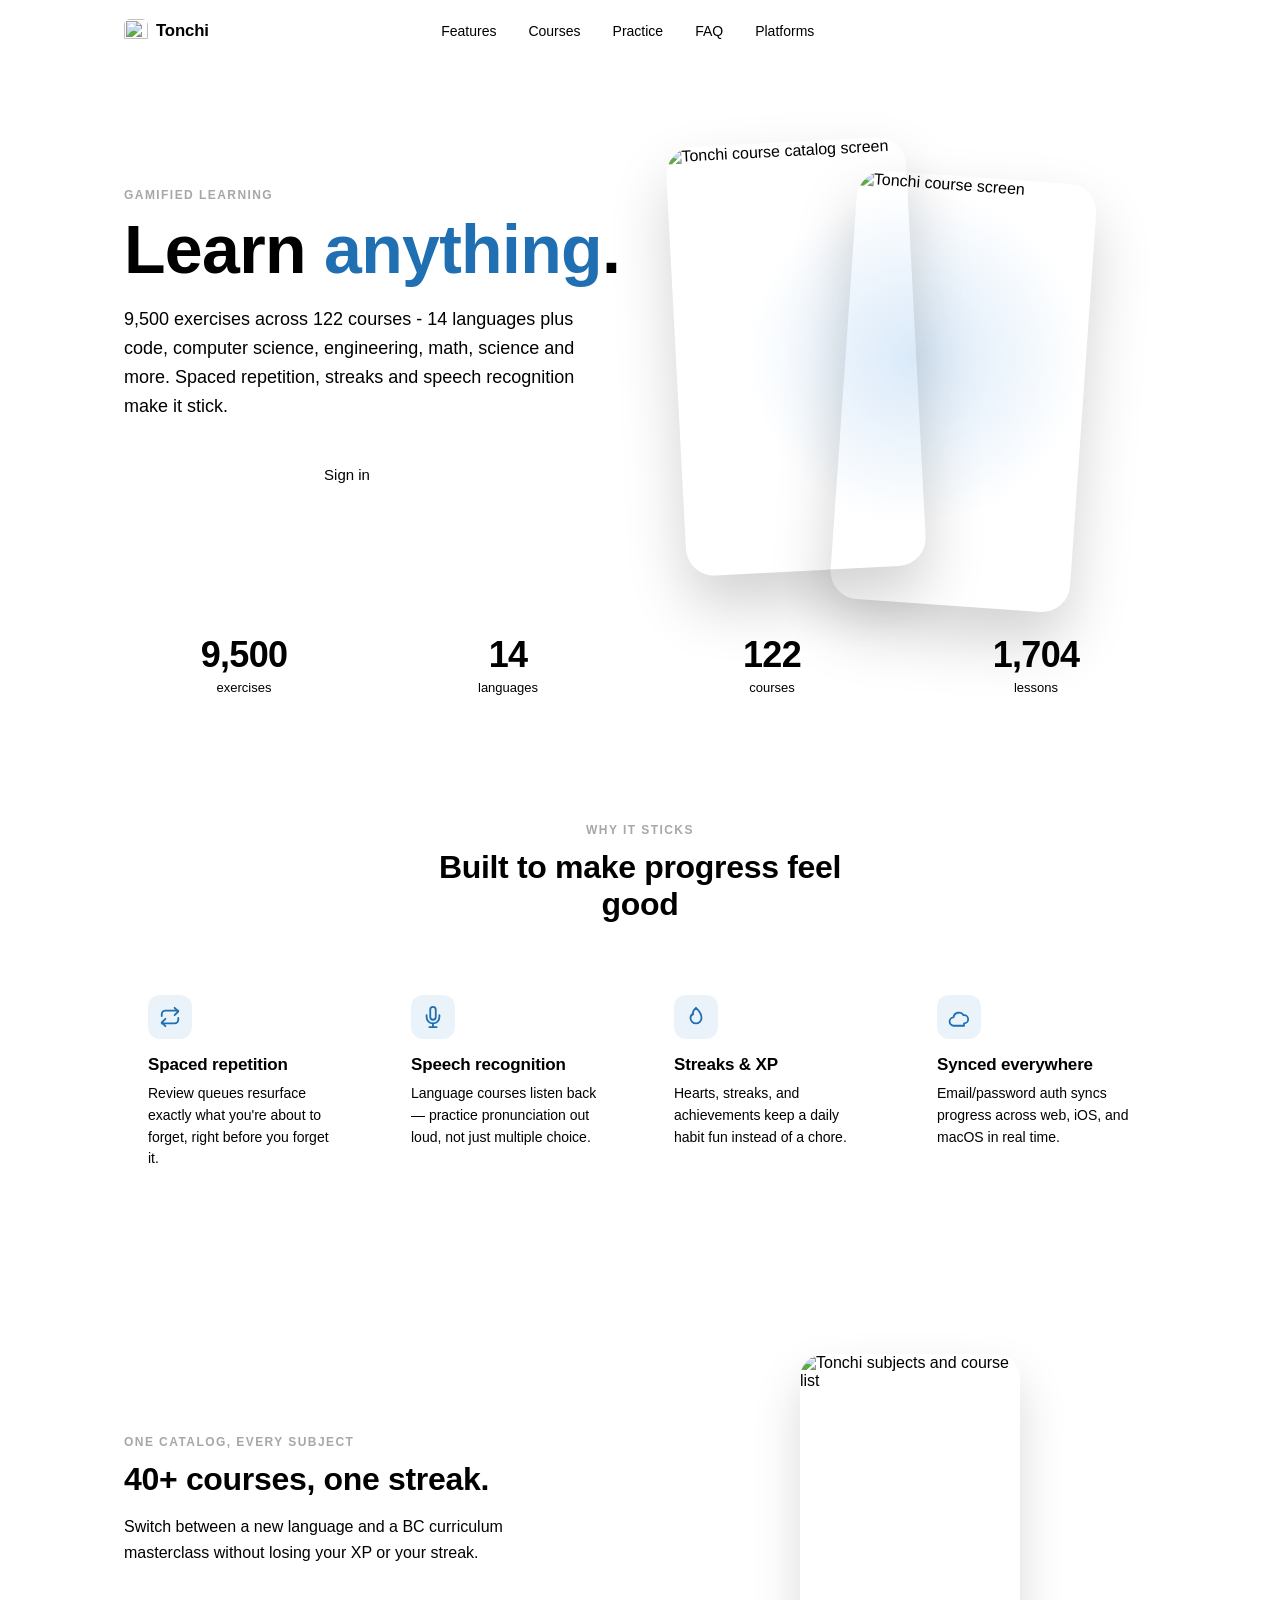
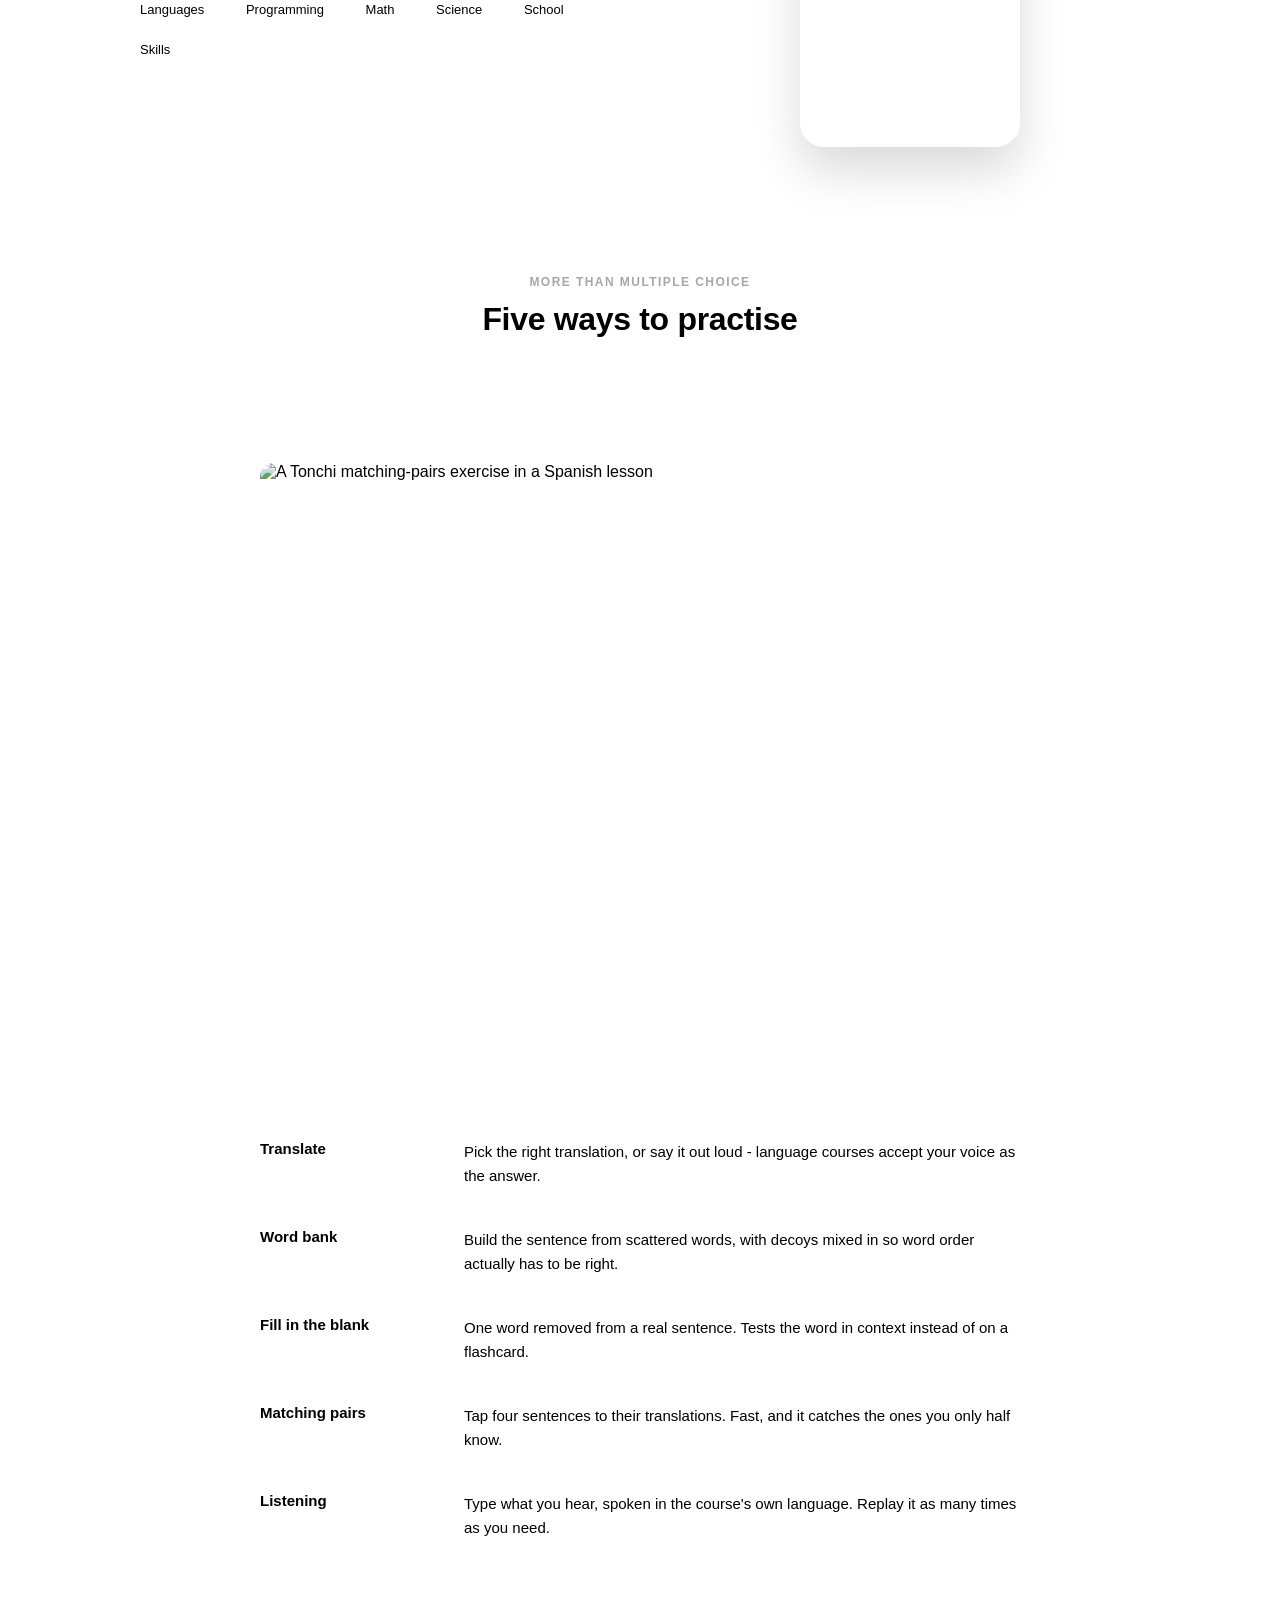
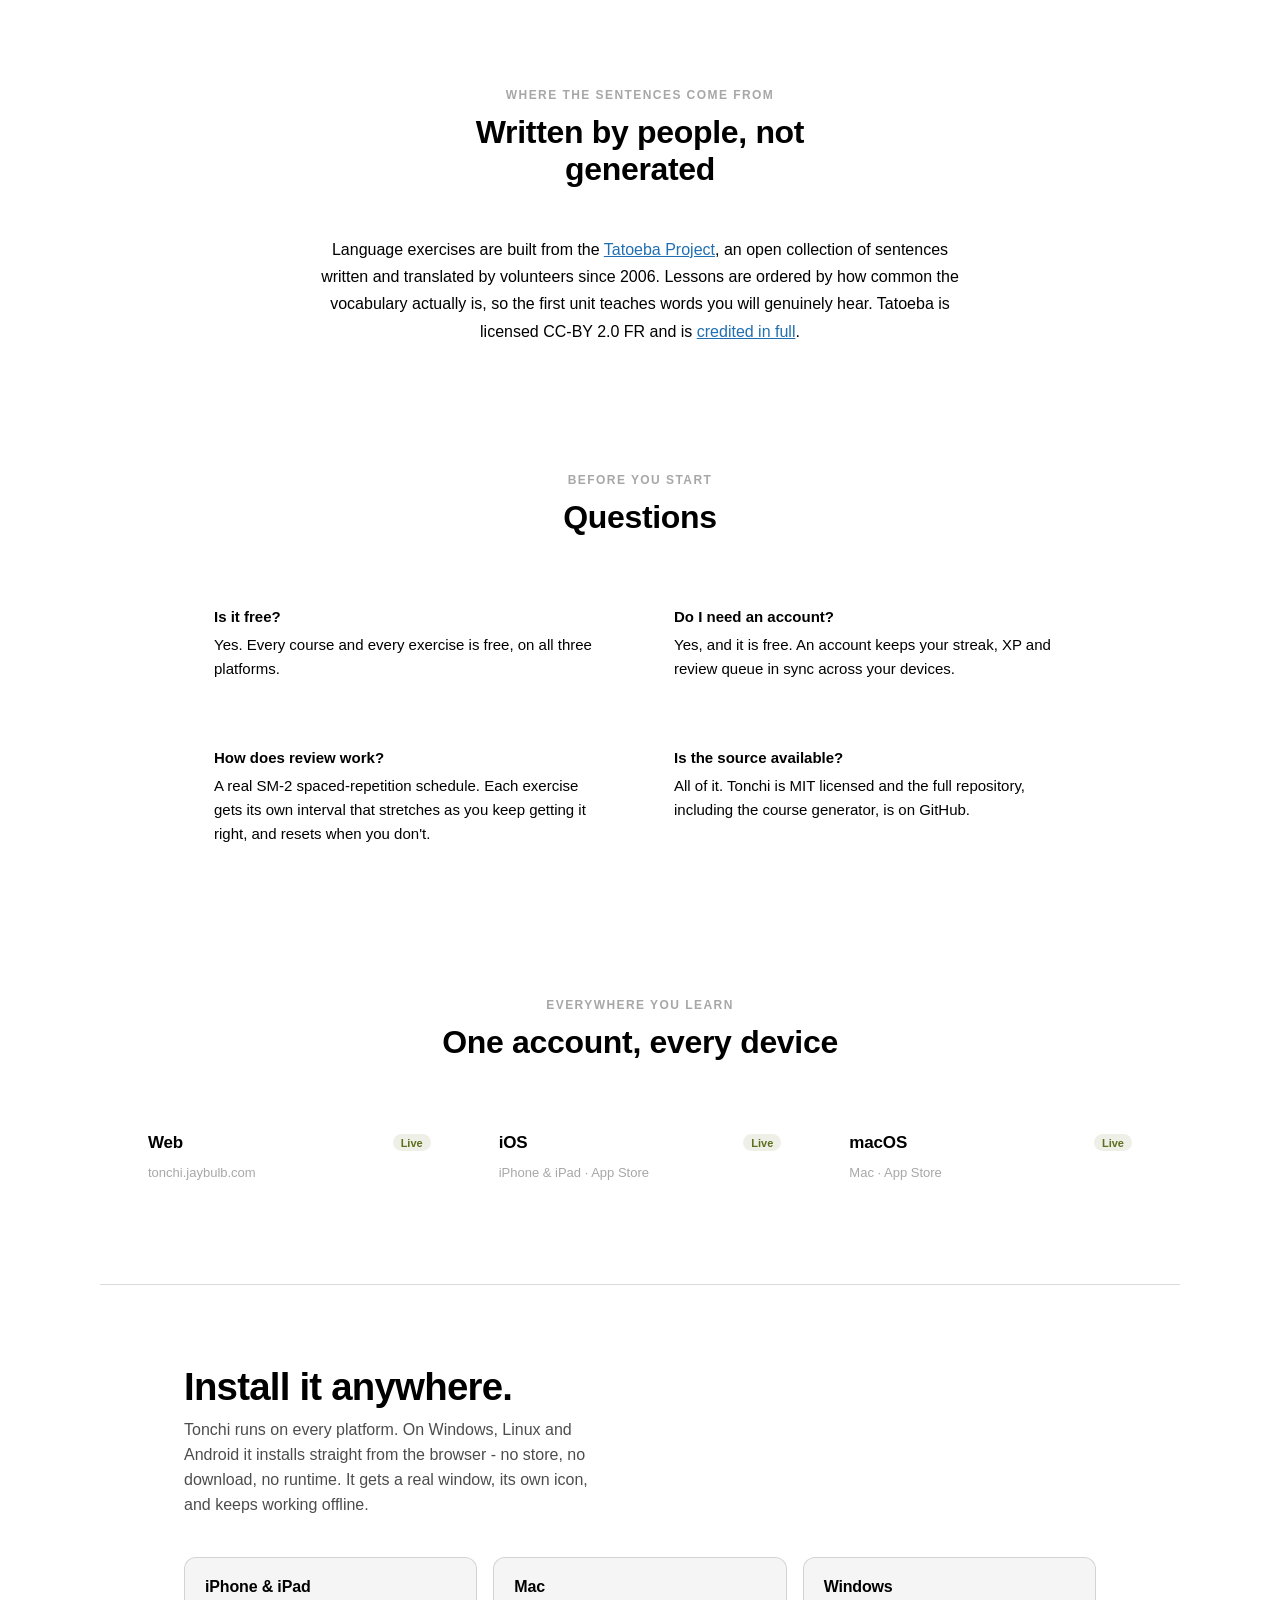
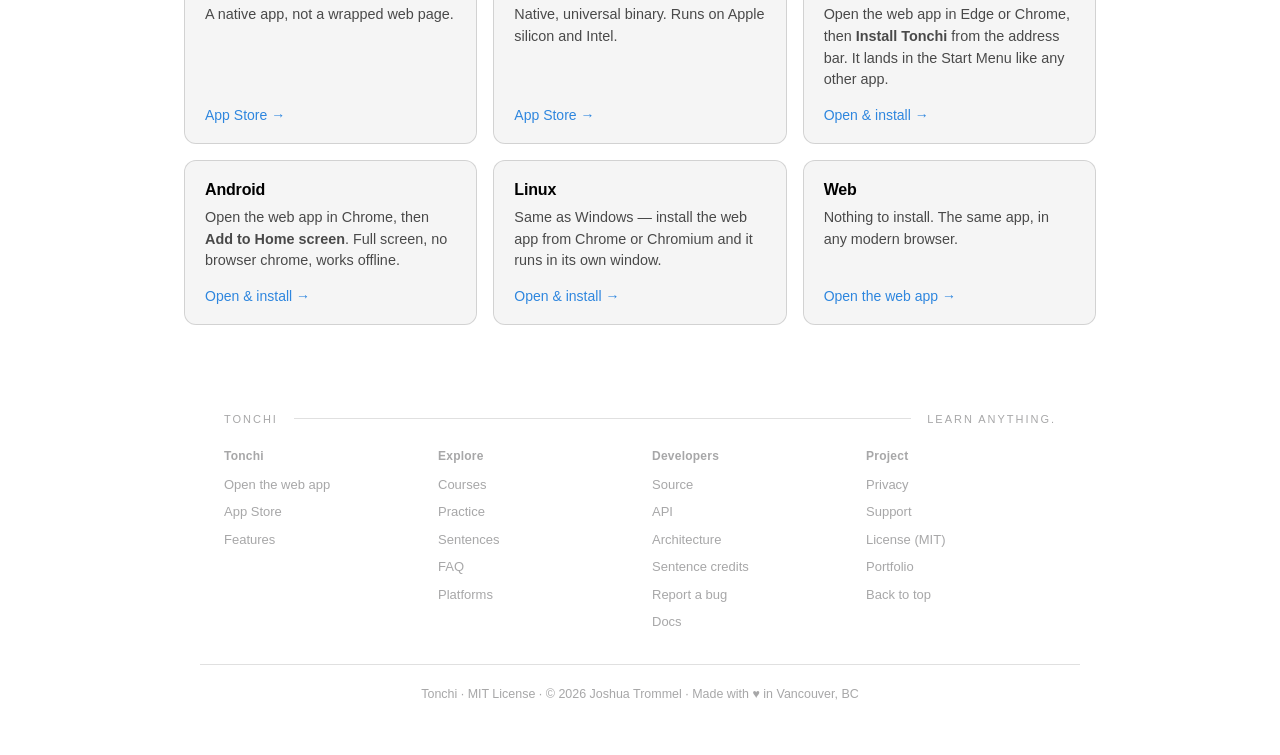
==== index.html @ 55adb946 "Move served links and hosts to jaybulb.com Co-Authored-By: Claude Fable 5.1 <noreply@anthropic.com> " ====
<!DOCTYPE html>
<html lang="en">
<head>
<script>document.documentElement.classList.add('js')</script>
<meta charset="UTF-8">
<meta name="viewport" content="width=device-width, initial-scale=1.0">
<meta name="theme-color" content="#ffffff" media="(prefers-color-scheme: light)">
<meta name="theme-color" content="#111111" media="(prefers-color-scheme: dark)">
<title>Tonchi — Learn anything</title>
<meta name="description" content="9,500 exercises across 122 courses — 14 languages plus code, computer science, engineering, math, science and more. Spaced repetition, streaks and speech recognition, free on web, iOS and macOS.">
<link rel="canonical" href="https://tonchi.jaybulb.com">
<meta name="apple-itunes-app" content="app-id=6783501611">
<link rel="icon" href="/assets/icon.svg?v=2">
<link rel="apple-touch-icon" href="/assets/icon.svg?v=2">
<link rel="stylesheet" href="https://jaybulb.com/tokens.css">
<link rel="stylesheet" href="/css/neutral.css?v=20261004b">
<meta property="og:type" content="website">
<meta property="og:site_name" content="Tonchi">
<meta property="og:url" content="https://tonchi.jaybulb.com">
<meta property="og:title" content="Tonchi — Learn anything">
<meta property="og:description" content="9,500 exercises across 122 courses: languages, code, computer science, engineering, math and science. Spaced repetition, streaks and speech recognition. Free on web, iOS and macOS.">
<meta property="og:image" content="https://tonchi.jaybulb.com/assets/og-image.jpg">
<meta property="og:image:width" content="1200">
<meta property="og:image:height" content="630">
<meta property="og:locale" content="en_CA">
<meta name="twitter:card" content="summary_large_image">
<meta name="twitter:title" content="Tonchi — Learn anything">
<meta name="twitter:description" content="9,500 exercises across 122 courses: languages, code, computer science, engineering, math and science. Free on web, iOS and macOS.">
<meta name="twitter:image" content="https://tonchi.jaybulb.com/assets/og-image.jpg">
<style>
  :root {
    --bg-primary: var(--bg);
    --bg-secondary: var(--bg2);
    --text-primary: var(--text);
    --text-secondary: var(--text2);
    --text-muted: var(--text3);
    --accent: var(--clay);
    --link: var(--clay-deep);
    --border: var(--border);
    --success: #5c6f1f;
    --card-bg: var(--bg);
    --btn-fg: #ffffff;
    --header-bg: rgba(255,255,255,0.85);
    --pill-bg: var(--bg);
    color-scheme: light;
    --font: -apple-system, BlinkMacSystemFont, 'SF Pro Text', 'Helvetica Neue', Helvetica, Arial, sans-serif;
    --font-display: -apple-system, BlinkMacSystemFont, 'SF Pro Text', 'Helvetica Neue', Helvetica, Arial, sans-serif;
    --radius-pill: 999px;
    --ease: cubic-bezier(0.4, 0, 0.2, 1);
    --spring: cubic-bezier(0.34, 1.56, 0.64, 1);
  }
  @media (prefers-color-scheme: dark) {
    :root {
      --bg-primary: var(--bg);
      --bg-secondary: var(--bg2);
      --text-primary: var(--text);
      --text-secondary: var(--text2);
      --text-muted: var(--text3);
      --accent: var(--clay);
      --link: var(--clay);
      --border: var(--border);
      --success: #9bb04f;
      --card-bg: var(--bg2);
      --btn-fg: #111;
      --header-bg: rgba(17,17,17,0.85);
      --pill-bg: var(--bg2);
      color-scheme: dark;
    }
  }
  .skip-link { position: absolute; left: -9999px; top: 0; z-index: 200; background: var(--text-primary); color: var(--btn-fg); padding: 0.75rem 1.25rem; border-radius: 0 0 8px 0; text-decoration: none; }
  .skip-link:focus { left: 0; }
  picture { display: contents; }
  /* width/height attributes give the browser an aspect ratio (good, kills CLS), but a
     CSS width with no height:auto then leaves the attribute height in force -- which
     rendered the 1120x2000 hero shots at full height and pushed the copy off-screen. */
  img { max-width: 100%; height: auto; }
  * { box-sizing: border-box; }
  body { margin: 0; background: var(--bg-primary); color: var(--text-primary); font-family: var(--font); overflow-x: hidden; }
  a { color: var(--link, var(--accent)); }
  img { max-width: 100%; display: block; }

  @keyframes lxFadeUp { from { opacity: 0; transform: translateY(16px); } to { opacity: 1; transform: translateY(0); } }

  .eyebrow { font-size: 0.75rem; font-weight: 600; text-transform: uppercase; letter-spacing: 0.12em; color: var(--text-muted); margin-bottom: 0.75rem; }
  h1, h2 { font-family: var(--font-display); font-weight: 600; letter-spacing: -0.01em; margin: 0; }
  .btn { text-decoration: none; font-size: 0.9375rem; font-weight: 500; padding: 0.875rem 1.75rem; border-radius: var(--radius-pill); display: inline-block; transition: transform 0.2s var(--spring), opacity 0.2s var(--ease); }
  .btn-primary { background: var(--text-primary); color: var(--btn-fg); }
  .btn-primary:hover { transform: translateY(-2px); }
  .btn-secondary { color: var(--text-primary); border: 1px solid var(--border); }
  .btn-secondary:hover { opacity: 0.7; }
  .btn-appstore { display: inline-flex; align-items: center; gap: 0.55rem; background: var(--text-primary); color: var(--btn-fg); text-decoration: none; padding: 0.7rem 1.4rem; border-radius: var(--radius-pill); transition: transform 0.2s var(--spring); }
  .btn-appstore:hover { transform: translateY(-2px); }
  .btn-appstore svg { width: 20px; height: 20px; flex-shrink: 0; }
  .btn-appstore .as-label { display: flex; flex-direction: column; line-height: 1.15; text-align: left; }
  .btn-appstore .as-small { font-size: 0.625rem; letter-spacing: 0.04em; text-transform: uppercase; opacity: 0.75; }
  .btn-appstore .as-big { font-size: 0.9375rem; font-weight: 600; letter-spacing: -0.01em; }

  header { position: sticky; top: 0; z-index: 100; background: var(--header-bg); backdrop-filter: blur(20px) saturate(180%); -webkit-backdrop-filter: blur(20px) saturate(180%); border-bottom: 1px solid var(--border); }
  .header-inner { max-width: 1080px; margin: 0 auto; padding: 0.9rem 1.5rem; display: flex; align-items: center; justify-content: space-between; }
  .logo { display: flex; align-items: center; gap: 0.5rem; font-size: 1.05rem; font-weight: 700; letter-spacing: -0.01em; }
  .logo img { border-radius: 6px; }
  nav.main-nav { display: flex; align-items: center; gap: 2rem; }
  nav.main-nav a { text-decoration: none; color: var(--text-secondary); font-size: 0.875rem; font-weight: 500; }
  nav.main-nav a:hover { color: var(--text-primary); }
  .header-cta { background: var(--text-primary); color: var(--btn-fg); font-size: 0.875rem; font-weight: 500; padding: 0.55rem 1.25rem; border-radius: var(--radius-pill); text-decoration: none; transition: opacity 0.2s var(--ease); }
  .header-cta:hover { opacity: 0.85; }

  .hero { max-width: 1080px; margin: 0 auto; padding: 5rem 1.5rem 4rem; display: grid; grid-template-columns: 1.1fr 0.9fr; gap: 3rem; align-items: center; }
  .hero-copy { animation: lxFadeUp 0.8s var(--ease) both; }

  /* The headline says "learn anything" in a new language every few seconds -- the
     same promise, demonstrated rather than described. Falls back to plain text if
     the script never runs. */
  .lx-cycle { display: inline-grid; vertical-align: bottom; }
  .lx-cycle .lx-word {
    grid-area: 1 / 1; color: var(--link, var(--accent));
    animation: lxWordIn 0.5s var(--ease) both;
  }
  @keyframes lxWordIn {
    from { opacity: 0; transform: translateY(0.35em); }
    to   { opacity: 1; transform: translateY(0); }
  }
  @media (prefers-reduced-motion: reduce) {
    .lx-cycle .lx-word { animation: none; }
  }
  .hero h1 { font-size: clamp(2.75rem, 5.5vw, 4.25rem); line-height: 1.05; margin-bottom: 1.25rem; }
  .hero p { font-size: 1.125rem; line-height: 1.6; color: var(--text-secondary); max-width: 460px; margin: 0 0 2rem; }
  .hero-actions { display: flex; align-items: center; gap: 1rem; flex-wrap: wrap; margin-bottom: 1.75rem; }

  .hero-art { position: relative; display: flex; justify-content: center; animation: lxFadeUp 0.9s var(--ease) 0.1s both; }
  .hero-art .glow { position: absolute; width: 340px; height: 340px; border-radius: 50%; background: radial-gradient(circle, color-mix(in srgb, var(--accent) 18%, transparent) 0%, transparent 70%); top: 50%; left: 50%; transform: translate(-50%,-50%); }
  .hero-art img { position: relative; width: 240px; height: auto; border-radius: 28px; box-shadow: 0 30px 60px rgba(0,0,0,0.18); border: 1px solid var(--border); }
  .hero-art img.shot-1 { transform: rotate(-3deg); }
  .hero-art img.shot-2 { transform: rotate(4deg) translate(-70px, 40px); }

  section { max-width: 1080px; margin: 0 auto; padding: 3rem 1.5rem 5rem; }
  .section-head { max-width: 480px; margin: 0 auto 3rem; text-align: center; }
  .section-head h2 { font-size: 2rem; }

  .icon-tile { width: 44px; height: 44px; border-radius: 12px; background: rgba(91,155,213,0.12); display: flex; align-items: center; justify-content: center; margin-bottom: 1rem; color: var(--link, var(--accent)); }
  .icon-tile svg { width: 22px; height: 22px; }

  .features-grid { display: grid; grid-template-columns: repeat(4, 1fr); gap: 1.25rem; }
  .card { padding: 1.5rem; background: var(--bg-primary); border: 1px solid var(--border); border-radius: 14px; }
  .card-title { font-weight: 600; font-size: 1.0625rem; letter-spacing: -0.01em; margin-bottom: 0.5rem; }
  .card-desc { font-size: 0.875rem; line-height: 1.55; color: var(--text-secondary); }

  #courses { background: var(--bg-secondary); padding: 5rem 0; max-width: none; }
  .courses-inner { max-width: 1080px; margin: 0 auto; padding: 0 1.5rem; display: grid; grid-template-columns: 1fr 1fr; gap: 3rem; align-items: center; }
  .courses-inner h2 { font-size: 2rem; margin-bottom: 1rem; }
  .courses-inner p { font-size: 1rem; line-height: 1.6; color: var(--text-secondary); max-width: 420px; margin: 0 0 1.75rem; }
  .category-pills { display: flex; flex-wrap: wrap; gap: 0.6rem; }
  .category-pill { padding: 0.5rem 1rem; background: var(--pill-bg); border: 1px solid var(--border); border-radius: var(--radius-pill); font-size: 0.8125rem; font-weight: 500; color: var(--text-secondary); }
  .courses-shot { display: flex; justify-content: center; }
  .courses-shot img { width: 220px; border-radius: 24px; box-shadow: 0 24px 48px rgba(0,0,0,0.15); border: 1px solid var(--border); }

  .platforms-grid { display: grid; grid-template-columns: repeat(3, 1fr); gap: 1.25rem; }
  .platform-name { font-weight: 600; font-size: 1.0625rem; letter-spacing: -0.01em; }
  .platform-row { display: flex; align-items: center; justify-content: space-between; margin-bottom: 0.75rem; }
  .badge { padding: 0.15rem 0.5rem; border-radius: var(--radius-pill); font-size: 0.6875rem; font-weight: 700; }
  .badge-live { background: rgba(92,111,31,0.1); color: var(--success); }
  .badge-pending { background: rgba(26,26,26,0.06); color: var(--text-muted); }
  .stats { display: grid; grid-template-columns: repeat(4, 1fr); gap: 1.25rem; max-width: 1100px; margin: 0 auto; padding: 0 2rem 5rem; }
  .stat { text-align: center; }
  .stat-num { font-family: var(--font-display); font-size: 2.25rem; font-weight: 600; letter-spacing: -0.02em; line-height: 1.1; }
  .stat-label { font-size: 0.8125rem; color: var(--text-secondary); margin-top: 0.35rem; }
  .hero-note { font-size: 0.8125rem; color: var(--text-muted); margin-top: 0.85rem; }
  .practice-cta { text-align: center; margin: 0 auto 2rem; }
  .practice-shot { max-width: 760px; margin: 0 auto 3rem; }
  .practice-shot picture { display: block; }
  .practice-shot img { width: 100%; height: auto; display: block; border: 1px solid var(--border); border-radius: 14px; }
  .types-list { max-width: 760px; margin: 0 auto; display: flex; flex-direction: column; gap: 0; }
  .type-row { display: grid; grid-template-columns: 180px 1fr; gap: 1.5rem; padding: 1.25rem 0; border-top: 1px solid var(--border); }
  .type-row:last-child { border-bottom: 1px solid var(--border); }
  .type-name { font-weight: 600; font-size: 0.9375rem; margin: 0; }
  .type-desc { color: var(--text-secondary); font-size: 0.9375rem; line-height: 1.6; }
  .prose { max-width: 640px; margin: 0 auto; color: var(--text-secondary); font-size: 1rem; line-height: 1.7; text-align: center; }
  .prose a { color: var(--link, var(--accent)); }
  .faq-grid { max-width: 900px; margin: 0 auto; display: grid; grid-template-columns: repeat(2, 1fr); gap: 1.25rem; }
  .faq-q { font-weight: 600; font-size: 0.9375rem; margin: 0 0 0.5rem; }
  .faq-a { color: var(--text-secondary); font-size: 0.9375rem; line-height: 1.6; }
  @media (max-width: 720px) {
    .stats { grid-template-columns: repeat(2, 1fr); }
    .type-row { grid-template-columns: 1fr; gap: 0.35rem; }
    .faq-grid { grid-template-columns: 1fr; }
  }
  .platform-detail { font-size: 0.8125rem; color: var(--text-muted); }

  /* Footer directory: tagline rule, four columns, two-by-two on phones. */
  footer { padding: 0 0 3rem; text-align: center; font-size: .8125rem; color: var(--text-muted); }
  footer .foot-rule { display: flex; align-items: center; gap: 16px; max-width: 880px; margin: 0 auto; padding: 8px 1.5rem 24px; color: var(--text-primary); font-size: .6875rem; letter-spacing: .18em; text-transform: uppercase; font-weight: 500; }
  footer .foot-rule::before { content: ""; order: 1; flex: 1; height: 1px; background: color-mix(in srgb, var(--text-muted) 35%, transparent); }
  footer .foot-rule > :first-child { order: 0; }
  footer .foot-rule > :last-child { order: 2; }
  .foot-dir { display: grid; grid-template-columns: repeat(4, 1fr); gap: 28px 24px; max-width: 880px; margin: 0 auto; padding: 0 1.5rem 28px; text-align: left; }
  .foot-col h3 { margin: 0 0 8px; font-size: .75rem; font-weight: 600; color: var(--text-primary); letter-spacing: .02em; }
  .foot-col ul { list-style: none; margin: 0; padding: 0; }
  .foot-col a { position: relative; display: inline-block; padding: 5px 0; color: var(--text-muted); text-decoration: none; font-size: .8125rem; line-height: 1.35; }
  .foot-col a::after { content: ""; position: absolute; top: 50%; left: 0; transform: translateY(-50%); width: 100%; height: 44px; min-width: 44px; }
  .foot-col a:hover { color: var(--text-primary); text-decoration: underline; }
  .foot-bar { max-width: 880px; margin: 0 auto; padding: 18px 1.5rem 0; border-top: 1px solid color-mix(in srgb, var(--text-muted) 35%, transparent); }
  .foot-meta { margin: 0; color: var(--text-muted); font-size: .78rem; line-height: 1.9; }
  .foot-meta a { color: var(--text-muted); }
  @media (max-width: 700px) { .foot-dir { grid-template-columns: repeat(2, 1fr); } footer .foot-rule { font-size: .5625rem; letter-spacing: .14em; gap: 10px; } }

  @media (max-width: 1000px) {
    nav.main-nav { display: none; }
    .hero { grid-template-columns: 1fr; padding-top: 3rem; }
    .hero-art { margin-top: 2rem; }
    .features-grid { grid-template-columns: repeat(2, 1fr); }
    .courses-inner { grid-template-columns: 1fr; }
    .courses-shot { order: -1; }
    .platforms-grid { grid-template-columns: 1fr; }
  }
  @media (prefers-reduced-motion: reduce) {
    *, *::before, *::after { animation-duration: 0.01ms !important; animation-iteration-count: 1 !important; transition-duration: 0.01ms !important; }
  }
</style>
<script>
// ponytail: UA sniff, good enough for a mockup. iphone is the default. ?embed = app only, for the landing demo frame.
(function(u,d){d=/Android/.test(u)?'android':/iPhone|iPad/.test(u)?'iphone':/Windows/.test(u)?'windows':/Mac/.test(u)?'mac':'iphone';document.documentElement.dataset.device=d;if(/[?&]embed\b/.test(location.search))document.documentElement.classList.add('embed')})(navigator.userAgent);
</script>
<style>
.embed footer,.embed nav{display:none!important}
@media (prefers-reduced-motion: no-preference) {
  html.js .reveal { opacity: 0; transform: translateY(20px); transition: opacity .6s ease-out, transform .6s ease-out; }
  html.js .reveal.in-view { opacity: 1; transform: translateY(0); }
}
</style>
</head>
<body>

<a href="#main" class="skip-link">Skip to content</a>
<header>
  <div class="header-inner">
    <div class="logo">
      <img src="/assets/icon.svg?v=2" alt="" width="24" height="24">
      Tonchi
    </div>
    <nav class="main-nav">
      <a href="#features">Features</a>
      <a href="#courses">Courses</a>
      <a href="#practice">Practice</a>
      <a href="#faq">FAQ</a>
      <a href="#platforms">Platforms</a>
    </nav>
    <a href="/app/" class="header-cta">Get started</a>
  </div>
</header>

<section class="hero" id="main" tabindex="-1">
  <div class="hero-copy">
    <div class="eyebrow">Gamified learning</div>
    <h1>Learn <span class="lx-cycle" id="lxCycle"><span class="lx-word">anything</span></span>.</h1>
    <p class="hero-sub">9,500 exercises across 122 courses - 14 languages plus code, computer science, engineering, math, science and more. Spaced repetition, streaks and speech recognition make it stick.</p>

    <div class="hero-actions">
      <a href="/app/" class="btn btn-primary">Sign up free &rarr;</a>
      <a href="/app/" class="btn btn-secondary">Sign in</a>
    </div>
  </div>
  <div class="hero-art">
    <div class="glow"></div>
    <picture><source srcset="/assets/marketing/catalog.webp" type="image/webp"><img class="shot-1" src="/assets/marketing/catalog.png" alt="Tonchi course catalog screen" width="1120" height="2000" fetchpriority="high"></picture>
    <picture><source srcset="/assets/marketing/course.webp" type="image/webp"><img class="shot-2" src="/assets/marketing/course.png" alt="Tonchi course screen" width="1120" height="2000" fetchpriority="high"></picture>
  </div>
</section>

<section class="stats" aria-label="Tonchi by the numbers">
  <div class="stat"><div class="stat-num">9,500</div><div class="stat-label">exercises</div></div>
  <div class="stat"><div class="stat-num">14</div><div class="stat-label">languages</div></div>
  <div class="stat"><div class="stat-num">122</div><div class="stat-label">courses</div></div>
  <div class="stat"><div class="stat-num">1,704</div><div class="stat-label">lessons</div></div>
</section>

<section id="features">
  <div class="section-head">
    <div class="eyebrow">Why it sticks</div>
    <h2>Built to make progress feel good</h2>
  </div>
  <div class="features-grid">
    <div class="card">
      <div class="icon-tile"><svg viewBox="0 0 24 24" fill="none" stroke="currentColor" stroke-width="2" stroke-linecap="round" stroke-linejoin="round"><path d="M17 2l4 4-4 4"/><path d="M3 11V9a4 4 0 0 1 4-4h14"/><path d="M7 22l-4-4 4-4"/><path d="M21 13v2a4 4 0 0 1-4 4H3"/></svg></div>
      <div class="card-title">Spaced repetition</div>
      <div class="card-desc">Review queues resurface exactly what you're about to forget, right before you forget it.</div>
    </div>
    <div class="card">
      <div class="icon-tile"><svg viewBox="0 0 24 24" fill="none" stroke="currentColor" stroke-width="2" stroke-linecap="round" stroke-linejoin="round"><path d="M12 1a3 3 0 0 0-3 3v8a3 3 0 0 0 6 0V4a3 3 0 0 0-3-3z"/><path d="M19 10v2a7 7 0 0 1-14 0v-2"/><line x1="12" y1="19" x2="12" y2="23"/><line x1="8" y1="23" x2="16" y2="23"/></svg></div>
      <div class="card-title">Speech recognition</div>
      <div class="card-desc">Language courses listen back — practice pronunciation out loud, not just multiple choice.</div>
    </div>
    <div class="card">
      <div class="icon-tile"><svg viewBox="0 0 24 24" fill="none" stroke="currentColor" stroke-width="2" stroke-linecap="round" stroke-linejoin="round"><path d="M12 2s6 5.5 6 11a6 6 0 0 1-12 0c0-1.5.5-2.5 1.5-3.8 1 .8 1.5 0 1.3-1C8.4 6.8 9.8 4 12 2z"/></svg></div>
      <div class="card-title">Streaks &amp; XP</div>
      <div class="card-desc">Hearts, streaks, and achievements keep a daily habit fun instead of a chore.</div>
    </div>
    <div class="card">
      <div class="icon-tile"><svg viewBox="0 0 24 24" fill="none" stroke="currentColor" stroke-width="2" stroke-linecap="round" stroke-linejoin="round"><path d="M17.5 19a4.5 4.5 0 0 0 0-9c-.16 0-.32.01-.47.03A6 6 0 0 0 6 12.5a4.5 4.5 0 0 0 .5 9h11z"/></svg></div>
      <div class="card-title">Synced everywhere</div>
      <div class="card-desc">Email/password auth syncs progress across web, iOS, and macOS in real time.</div>
    </div>
  </div>
</section>

<section id="courses">
  <div class="courses-inner">
    <div>
      <div class="eyebrow">One catalog, every subject</div>
      <h2>40+ courses, one streak.</h2>
      <p>Switch between a new language and a BC curriculum masterclass without losing your XP or your streak.</p>
      <div class="category-pills">
        <div class="category-pill">Languages</div>
        <div class="category-pill">Programming</div>
        <div class="category-pill">Math</div>
        <div class="category-pill">Science</div>
        <div class="category-pill">School</div>
        <div class="category-pill">Skills</div>
      </div>
    </div>
    <div class="courses-shot">
      <picture><source srcset="/assets/marketing/catalog.webp" type="image/webp"><img src="/assets/marketing/catalog.png" alt="Tonchi subjects and course list" width="1120" height="2000" loading="lazy" decoding="async"></picture>
    </div>
  </div>
</section>

<section id="practice">
  <div class="section-head">
    <div class="eyebrow">More than multiple choice</div>
    <h2>Five ways to practise</h2>
  </div>
  <div class="practice-cta">
    <a href="/app/" class="btn btn-primary">Sign up and play &rarr;</a>
  </div>
  <div class="practice-shot">
    <picture><source srcset="/assets/marketing/lesson.webp" type="image/webp"><img src="/assets/marketing/lesson.png" alt="A Tonchi matching-pairs exercise in a Spanish lesson" width="1240" height="994" loading="lazy" decoding="async"></picture>
  </div>
  <div class="types-list">
    <div class="type-row">
      <h3 class="type-name">Translate</h3>
      <div class="type-desc">Pick the right translation, or say it out loud - language courses accept your voice as the answer.</div>
    </div>
    <div class="type-row">
      <h3 class="type-name">Word bank</h3>
      <div class="type-desc">Build the sentence from scattered words, with decoys mixed in so word order actually has to be right.</div>
    </div>
    <div class="type-row">
      <h3 class="type-name">Fill in the blank</h3>
      <div class="type-desc">One word removed from a real sentence. Tests the word in context instead of on a flashcard.</div>
    </div>
    <div class="type-row">
      <h3 class="type-name">Matching pairs</h3>
      <div class="type-desc">Tap four sentences to their translations. Fast, and it catches the ones you only half know.</div>
    </div>
    <div class="type-row">
      <h3 class="type-name">Listening</h3>
      <div class="type-desc">Type what you hear, spoken in the course's own language. Replay it as many times as you need.</div>
    </div>
  </div>
</section>

<section id="sentences">
  <div class="section-head">
    <div class="eyebrow">Where the sentences come from</div>
    <h2>Written by people, not generated</h2>
  </div>
  <p class="prose">
    Language exercises are built from the <a href="https://tatoeba.org" target="_blank" rel="noopener">Tatoeba Project</a>,
    an open collection of sentences written and translated by volunteers since 2006. Lessons are ordered by how common the
    vocabulary actually is, so the first unit teaches words you will genuinely hear. Tatoeba is licensed CC-BY 2.0 FR and
    is <a href="https://github.com/nulljosh/tonchi/blob/main/ATTRIBUTION.md" target="_blank" rel="noopener">credited in full</a>.
  </p>
</section>

<section id="faq">
  <div class="section-head">
    <div class="eyebrow">Before you start</div>
    <h2>Questions</h2>
  </div>
  <div class="faq-grid">
    <div class="card">
      <h3 class="faq-q">Is it free?</h3>
      <div class="faq-a">Yes. Every course and every exercise is free, on all three platforms.</div>
    </div>
    <div class="card">
      <h3 class="faq-q">Do I need an account?</h3>
      <div class="faq-a">Yes, and it is free. An account keeps your streak, XP and review queue in sync across your devices.</div>
    </div>
    <div class="card">
      <h3 class="faq-q">How does review work?</h3>
      <div class="faq-a">A real SM-2 spaced-repetition schedule. Each exercise gets its own interval that stretches as you keep getting it right, and resets when you don't.</div>
    </div>
    <div class="card">
      <h3 class="faq-q">Is the source available?</h3>
      <div class="faq-a">All of it. Tonchi is MIT licensed and the full repository, including the course generator, is on GitHub.</div>
    </div>
  </div>
</section>

<section id="platforms">
  <div class="section-head">
    <div class="eyebrow">Everywhere you learn</div>
    <h2>One account, every device</h2>
  </div>
  <div class="platforms-grid">
    <div class="card">
      <div class="platform-row">
        <div class="platform-name">Web</div>
        <div class="badge badge-live">Live</div>
      </div>
      <div class="platform-detail">tonchi.jaybulb.com</div>
    </div>
    <div class="card">
      <div class="platform-row">
        <div class="platform-name">iOS</div>
        <div class="badge badge-live">Live</div>
      </div>
      <div class="platform-detail">iPhone &amp; iPad &middot; App Store</div>
    </div>
    <div class="card">
      <div class="platform-row">
        <div class="platform-name">macOS</div>
        <div class="badge badge-live">Live</div>
      </div>
      <div class="platform-detail">Mac &middot; App Store</div>
    </div>
  </div>
</section>


<style>
#install-anywhere{padding:5rem 0;border-top:1px solid color-mix(in srgb, currentColor 14%, transparent);}
#install-anywhere .xp-wrap{max-width:960px;margin:0 auto;padding:0 1.5rem;}
#install-anywhere h2{font-size:clamp(1.6rem,3.4vw,2.4rem);margin:0 0 .6rem;letter-spacing:-.02em;}
#install-anywhere .xp-lead{max-width:46ch;margin:0 0 2.5rem;opacity:.7;line-height:1.55;}
#install-anywhere .xp-grid{display:grid;gap:1rem;grid-template-columns:repeat(auto-fit,minmax(260px,1fr));}
#install-anywhere .xp-card{background:color-mix(in srgb, currentColor 4%, transparent);border:1px solid color-mix(in srgb, currentColor 14%, transparent);border-radius:12px;padding:1.25rem;display:flex;flex-direction:column;gap:.5rem;}
#install-anywhere .xp-card h3{margin:0;font-size:1rem;letter-spacing:-.01em;}
#install-anywhere .xp-card p{margin:0;font-size:.9rem;line-height:1.5;opacity:.7;flex:1;}
#install-anywhere .xp-card a{margin-top:.5rem;font-size:.875rem;font-weight:500;color:var(--accent,currentColor);text-decoration:none;}
#install-anywhere .xp-card a:hover{text-decoration:underline;}
</style>

<section id="install-anywhere">
  <div class="xp-wrap">
    <h2>Install it anywhere.</h2>
    <p class="xp-lead">Tonchi runs on every platform. On Windows, Linux and Android it installs straight from the browser - no store, no download, no runtime. It gets a real window, its own icon, and keeps working offline.</p>
    <div class="xp-grid">
    <div class="xp-card">
      <h3>iPhone &amp; iPad</h3>
      <p>A native app, not a wrapped web page.</p>
      <a href="https://apps.apple.com/app/id6783501611">App Store &rarr;</a>
    </div>
    <div class="xp-card">
      <h3>Mac</h3>
      <p>Native, universal binary. Runs on Apple silicon and Intel.</p>
      <a href="https://apps.apple.com/app/id6783501611">App Store &rarr;</a>
    </div>
    <div class="xp-card">
      <h3>Windows</h3>
      <p>Open the web app in Edge or Chrome, then <strong>Install Tonchi</strong> from the address bar. It lands in the Start Menu like any other app.</p>
      <a href="https://tonchi.jaybulb.com">Open &amp; install &rarr;</a>
    </div>
    <div class="xp-card">
      <h3>Android</h3>
      <p>Open the web app in Chrome, then <strong>Add to Home screen</strong>. Full screen, no browser chrome, works offline.</p>
      <a href="https://tonchi.jaybulb.com">Open &amp; install &rarr;</a>
    </div>
    <div class="xp-card">
      <h3>Linux</h3>
      <p>Same as Windows &mdash; install the web app from Chrome or Chromium and it runs in its own window.</p>
      <a href="https://tonchi.jaybulb.com">Open &amp; install &rarr;</a>
    </div>
    <div class="xp-card">
      <h3>Web</h3>
      <p>Nothing to install. The same app, in any modern browser.</p>
      <a href="https://tonchi.jaybulb.com">Open the web app &rarr;</a>
    </div>
    </div>
  </div>
</section>

<footer>
  <div class="foot-rule" aria-hidden="true"><span>Tonchi</span><span>Learn anything.</span></div>
  <nav class="foot-dir" aria-label="Footer">
    <div class="foot-col">
      <h3>Tonchi</h3>
      <ul>
        <li><a href="/app/">Open the web app</a></li>
        <li><a href="https://apps.apple.com/app/id6783501611" target="_blank" rel="noopener">App Store</a></li>
        <li><a href="#features">Features</a></li>
      </ul>
    </div>
    <div class="foot-col">
      <h3>Explore</h3>
      <ul>
        <li><a href="#courses">Courses</a></li>
        <li><a href="#practice">Practice</a></li>
        <li><a href="#sentences">Sentences</a></li>
        <li><a href="#faq">FAQ</a></li>
        <li><a href="#platforms">Platforms</a></li>
      </ul>
    </div>
    <div class="foot-col">
      <h3>Developers</h3>
      <ul>
        <li><a href="https://github.com/nulljosh/tonchi" target="_blank" rel="noopener">Source</a></li>
        <li><a href="https://github.com/nulljosh/tonchi/blob/main/docs/API.md" target="_blank" rel="noopener">API</a></li>
        <li><a href="https://github.com/nulljosh/tonchi/blob/main/docs/ARCHITECTURE.md" target="_blank" rel="noopener">Architecture</a></li>
        <li><a href="https://github.com/nulljosh/tonchi/blob/main/ATTRIBUTION.md" target="_blank" rel="noopener">Sentence credits</a></li>
        <li><a href="https://github.com/nulljosh/tonchi/issues" target="_blank" rel="noopener">Report a bug</a></li>
        <li><a href="https://jaybulb.com/docs.html#lexly">Docs</a></li>
      </ul>
    </div>
    <div class="foot-col">
      <h3>Project</h3>
      <ul>
        <li><a href="/privacy.html">Privacy</a></li>
        <li><a href="/support.html">Support</a></li>
        <li><a href="https://github.com/nulljosh/tonchi/blob/main/LICENSE" target="_blank" rel="noopener">License (MIT)</a></li>
        <li><a href="https://jaybulb.com">Portfolio</a></li>
        <li><a href="#main">Back to top</a></li>
      </ul>
    </div>
  </nav>
  <div class="foot-bar">
    <p class="foot-meta">Tonchi &middot; MIT License &middot; &copy; 2026 Joshua Trommel &middot; Made with <span class="heart">&hearts;</span> in Vancouver, BC</p>
  </div>
</footer>

<script>
// Cycle the headline word through the languages Tonchi teaches. Pure decoration:
// if this never runs the headline still reads "Learn anything."
(function () {
  var host = document.getElementById('lxCycle');
  if (!host || window.matchMedia('(prefers-reduced-motion: reduce)').matches) return;
  var WORDS = [
    'anything', 'cualquier cosa', 'n\u2019importe quoi', 'irgendetwas', 'qualsiasi cosa',
    'qualquer coisa', '\u4f55\u3067\u3082', '\uc544\ubb34\uac83\uc774\ub098', '\u4efb\u4f55\u4e8b',
    '\u0447\u0442\u043e \u0443\u0433\u043e\u0434\u043d\u043e', '\u0623\u064a \u0634\u064a\u0621', 'vad som helst'
  ];
  var i = 0;
  setInterval(function () {
    i = (i + 1) % WORDS.length;
    var next = document.createElement('span');
    next.className = 'lx-word';
    next.textContent = WORDS[i];
    host.replaceChildren(next);
  }, 2600);
})();
</script>

<script type="application/ld+json">
{
  "@context": "https://schema.org",
  "@graph": [
    {
      "@type": "SoftwareApplication",
      "name": "Tonchi",
      "applicationCategory": "EducationalApplication",
      "operatingSystem": "Web, iOS, macOS",
      "url": "https://tonchi.jaybulb.com",
      "downloadUrl": "https://apps.apple.com/app/id6783501611",
      "description": "Gamified learning: 9,500 exercises across 122 courses: languages, code, computer science, engineering, math and science, with spaced repetition, streaks and speech recognition.",
      "offers": { "@type": "Offer", "price": "0", "priceCurrency": "USD" },
      "contentRating": "4+",
      "author": { "@type": "Person", "name": "Joshua Trommel" },
      "license": "https://opensource.org/licenses/MIT"
    },
    {
      "@type": "FAQPage",
      "mainEntity": [
        { "@type": "Question", "name": "Is it free?",
          "acceptedAnswer": { "@type": "Answer", "text": "Yes. Every course and every exercise is free, on all three platforms." } },
        { "@type": "Question", "name": "Do I need an account?",
          "acceptedAnswer": { "@type": "Answer", "text": "Yes, and it is free. An account keeps your streak, XP and review queue in sync across your devices." } },
        { "@type": "Question", "name": "How does review work?",
          "acceptedAnswer": { "@type": "Answer", "text": "A real SM-2 spaced-repetition schedule. Each exercise gets its own interval that stretches as you keep getting it right, and resets when you don't." } },
        { "@type": "Question", "name": "Is the source available?",
          "acceptedAnswer": { "@type": "Answer", "text": "All of it. Tonchi is MIT licensed and the full repository, including the course generator, is on GitHub." } }
      ]
    }
  ]
}
</script>
<script>
(function(){
  if (!('IntersectionObserver' in window)) return;
  document.querySelectorAll('.stats, #features, #courses, #practice, #sentences, #faq, #platforms, #install-anywhere').forEach(function(el){ el.classList.add('reveal'); });
  var io = new IntersectionObserver(function(entries){
    entries.forEach(function(e){ if (e.isIntersecting) { e.target.classList.add('in-view'); io.unobserve(e.target); } });
  }, { threshold: 0.15 });
  document.querySelectorAll('.reveal').forEach(function(el){ io.observe(el); });

  var glow = document.querySelector('.hero-art .glow');
  if (glow && matchMedia('(prefers-reduced-motion: no-preference)').matches) {
    var ticking = false;
    addEventListener('scroll', function(){
      if (!ticking) {
        requestAnimationFrame(function(){ glow.style.transform = 'translate(-50%,-50%) translateY(' + (scrollY * 0.1) + 'px)'; ticking = false; });
        ticking = true;
      }
    }, { passive: true });
  }
})();
</script>
</body>
</html>
---- css/neutral.css ----
/* Tonchi drops the house cream paper for plain white / neutral dark. Loaded right after
   jaybulb.com/tokens.css so these win; only surface and ink change, accents stay. */
:root {
  --color-bg: #ffffff;
  --color-bg2: #f4f4f5;
  --color-text: #18181b;
  --color-secondary: rgba(24,24,27,0.60);
  --color-soft: rgba(24,24,27,0.72);
  --color-hairline: #e4e4e7;
  --color-code-bg: #f4f4f5;
  --text3: rgba(24,24,27,0.38);
  /* Brand blue replaces the house clay red. Error and wrong-answer red stay in lingo.css. */
  --clay: #2e86de;
  --clay-deep: #1f6fb2;
  --accent: #2e86de;
  --accent-dot: #2e86de;
  --color-hairline-strong: #2e86de;
  --color-underline: rgba(46,134,222,0.45);
  --color-underline-hover: #2e86de;
}
[data-theme="dark"] {
  --color-bg: #111111;
  --color-bg2: #1c1c1e;
  --color-text: #f4f4f5;
  --color-secondary: rgba(244,244,245,0.60);
  --color-soft: rgba(244,244,245,0.72);
  --color-hairline: #2c2c2e;
  --color-code-bg: #1c1c1e;
  --text3: rgba(244,244,245,0.38);
  --clay: #5aa9f0;
  --clay-deep: #5aa9f0;
  --accent: #5aa9f0;
  --accent-dot: #5aa9f0;
  --color-hairline-strong: #5aa9f0;
  --color-underline: rgba(90,169,240,0.55);
  --color-underline-hover: #5aa9f0;
}
@media (prefers-color-scheme: dark) {
  :root:not([data-theme="light"]) {
    --color-bg: #111111;
    --color-bg2: #1c1c1e;
    --color-text: #f4f4f5;
    --color-secondary: rgba(244,244,245,0.60);
    --color-soft: rgba(244,244,245,0.72);
    --color-hairline: #2c2c2e;
    --color-code-bg: #1c1c1e;
    --text3: rgba(244,244,245,0.38);
    --clay: #5aa9f0;
    --clay-deep: #5aa9f0;
    --accent: #5aa9f0;
    --accent-dot: #5aa9f0;
    --color-hairline-strong: #5aa9f0;
    --color-underline: rgba(90,169,240,0.55);
    --color-underline-hover: #5aa9f0;
  }
}
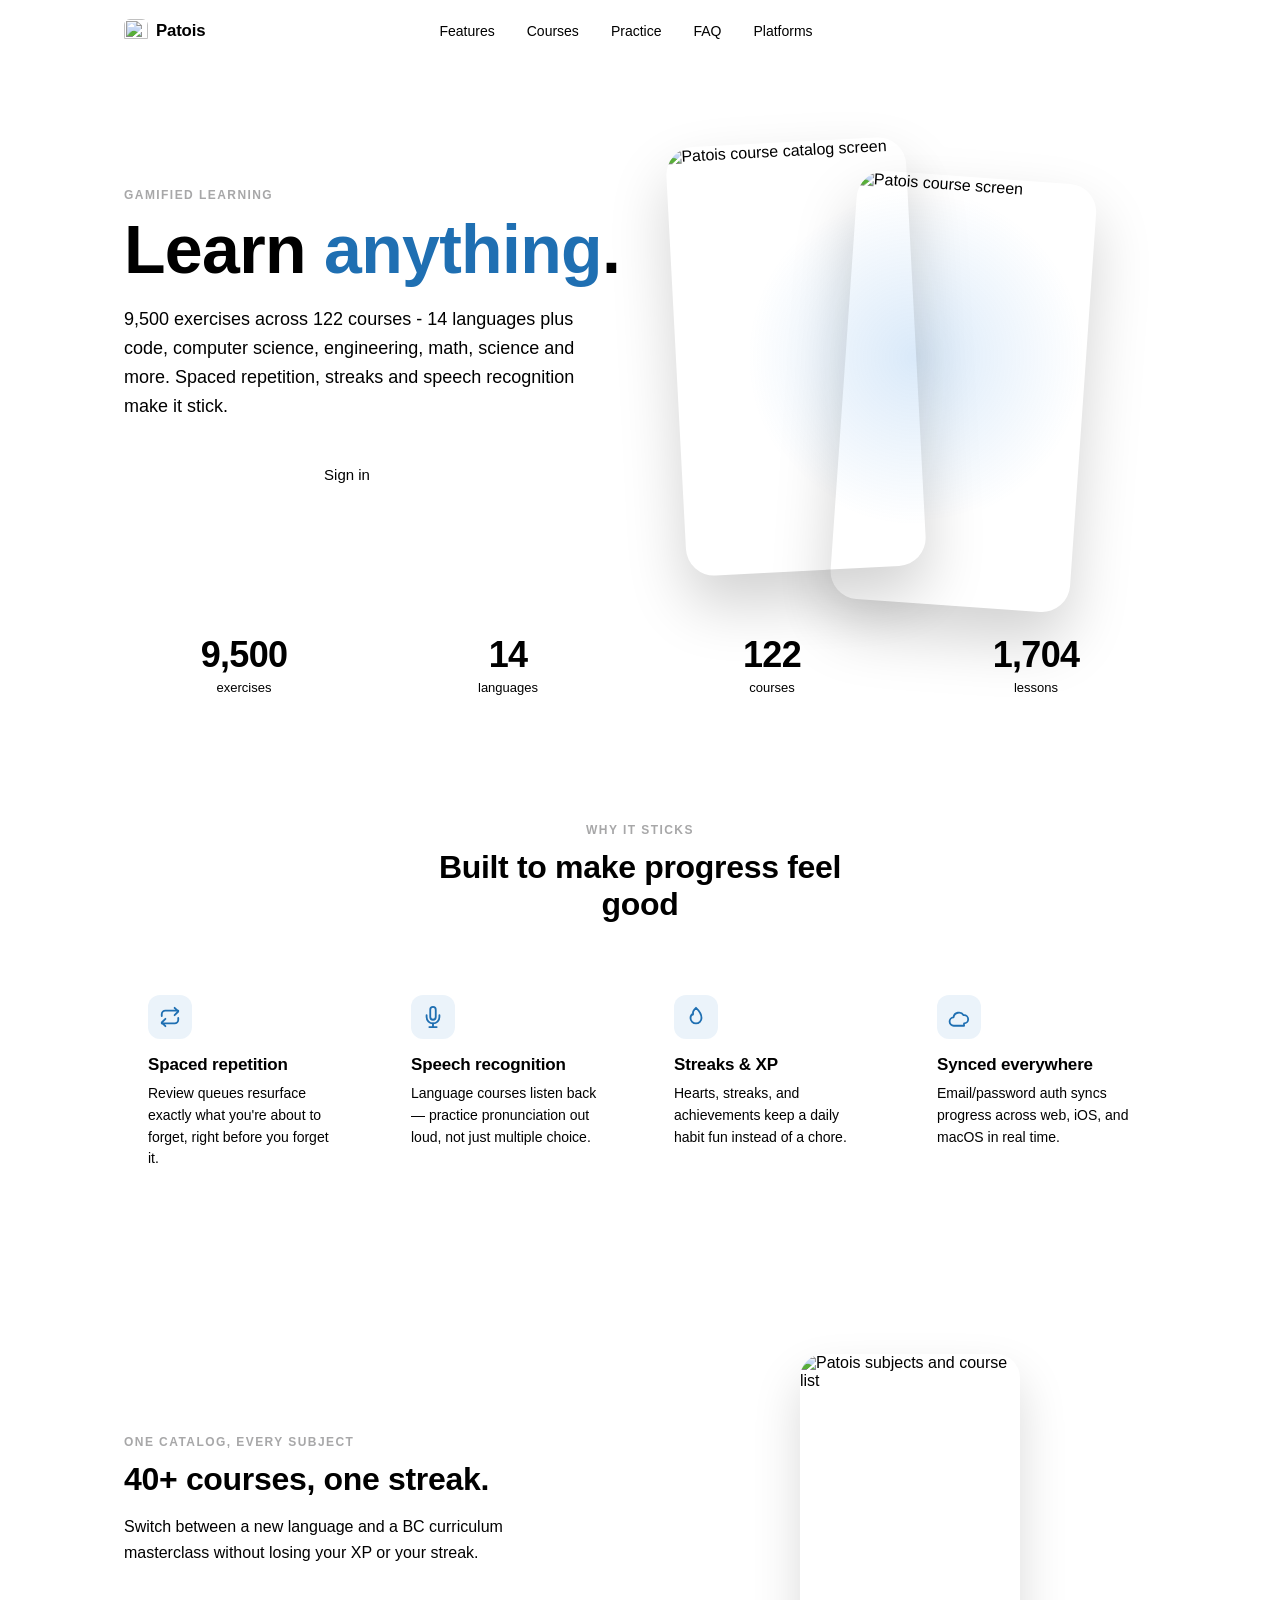
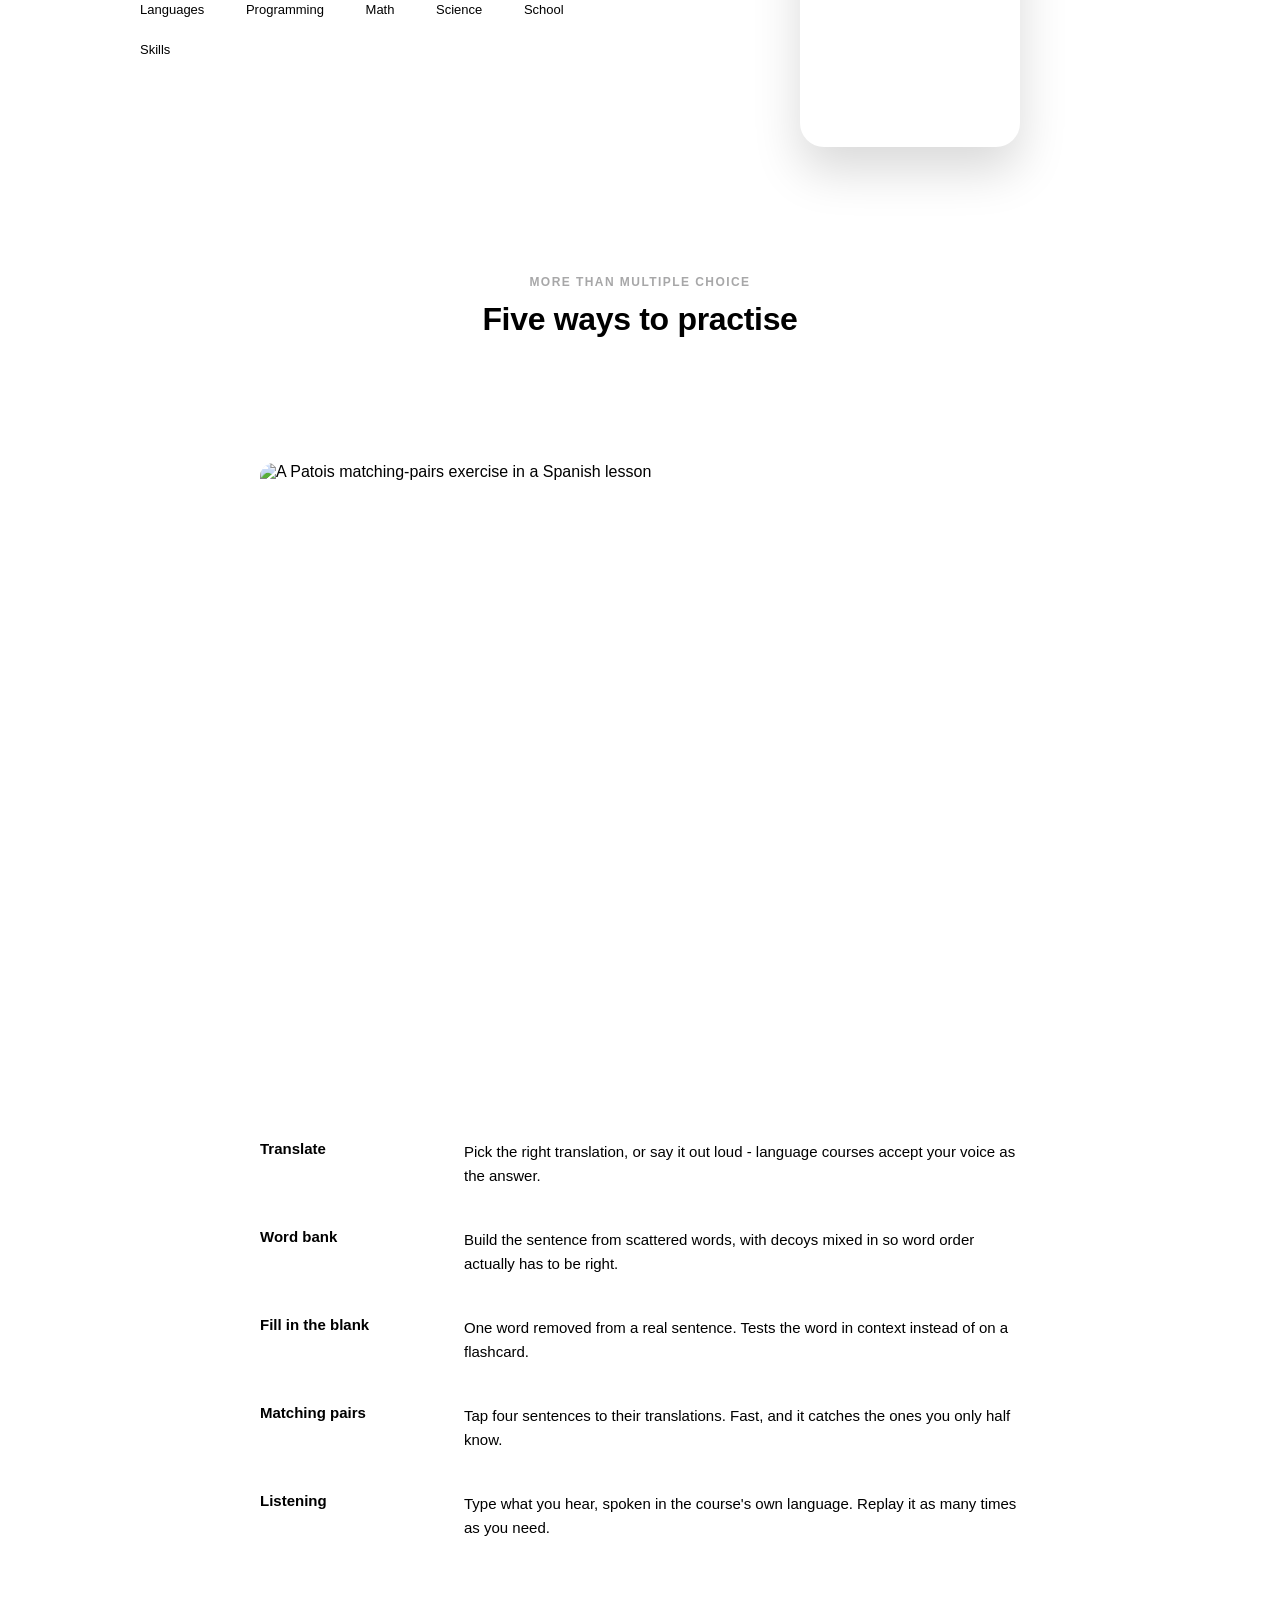
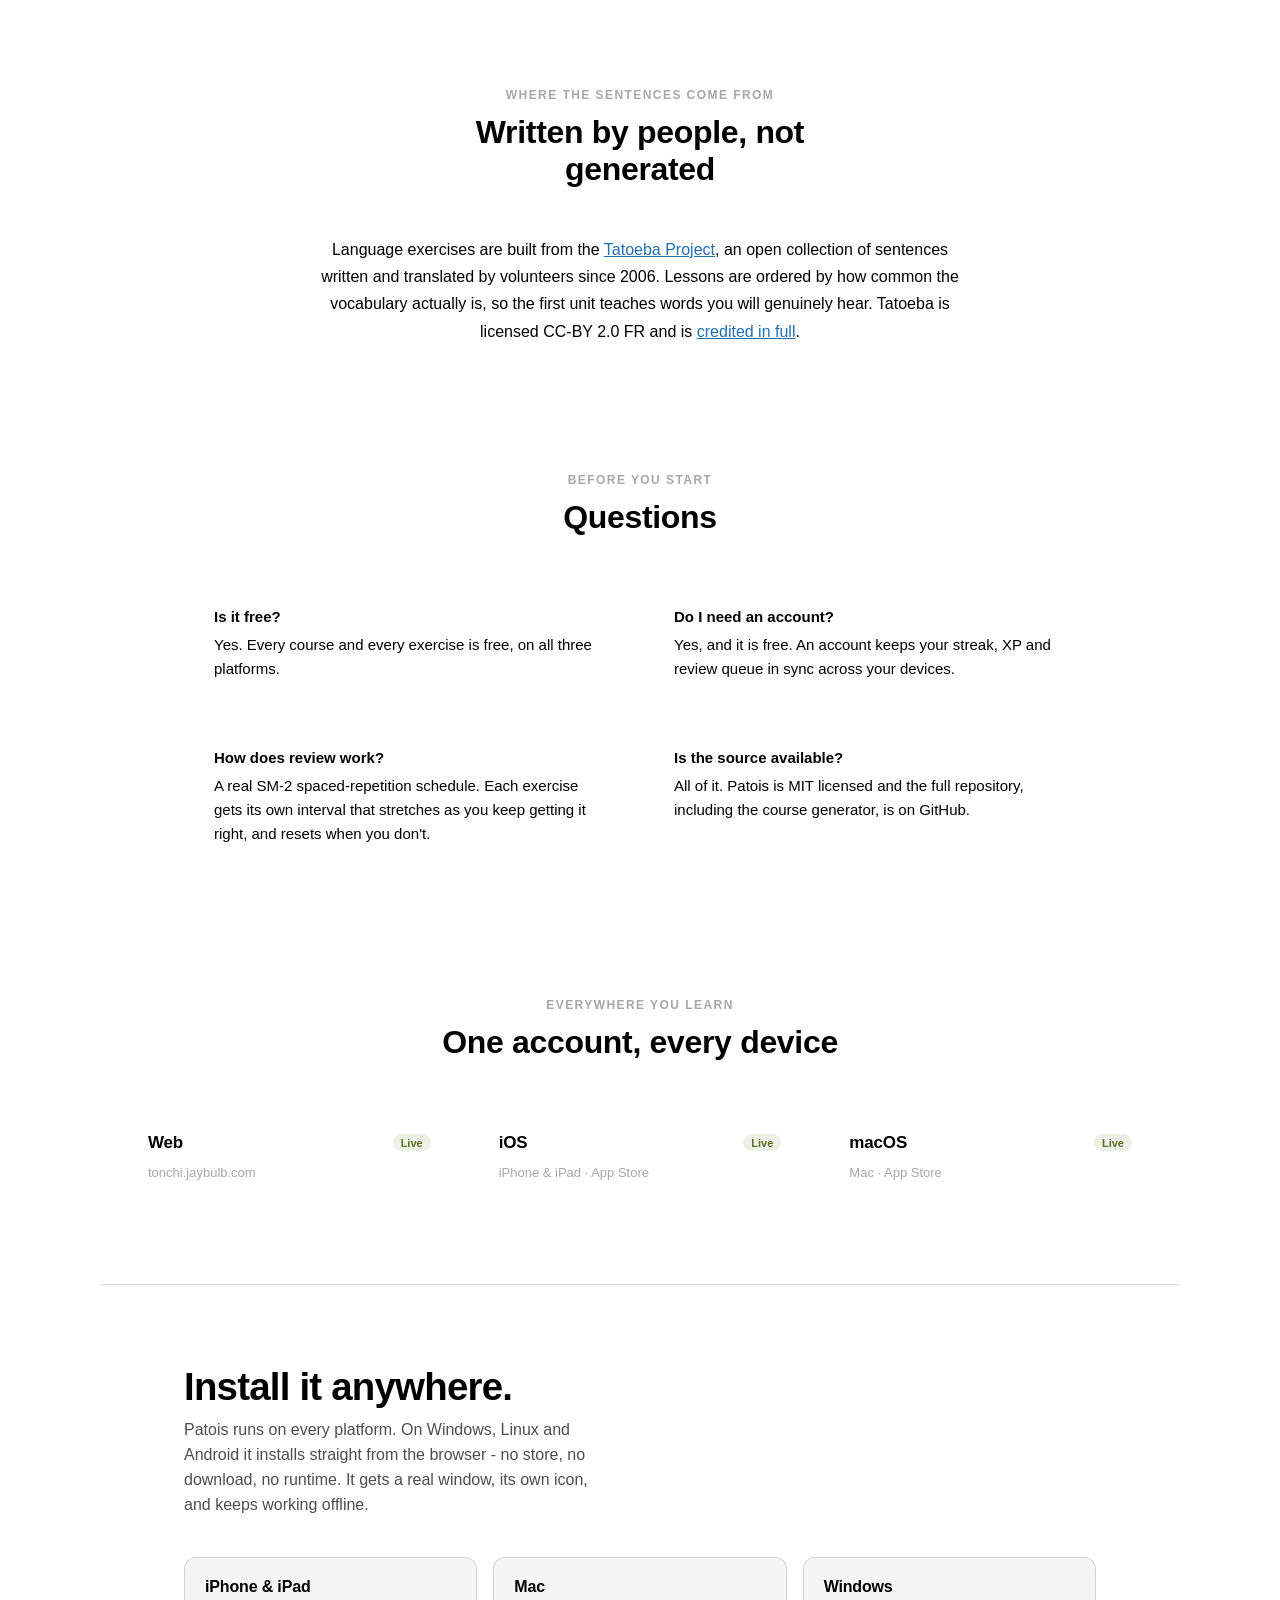
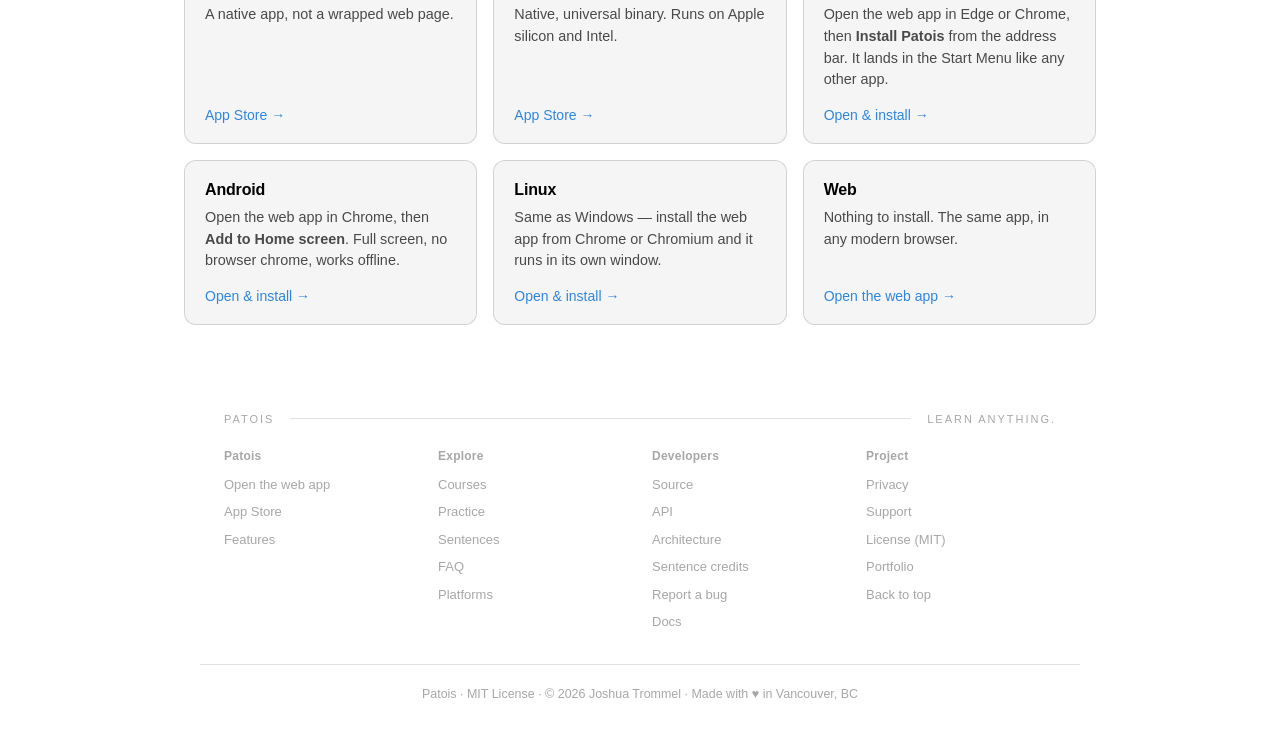
==== commit be3e1d44: "Rename Tonchi to Patois in display names and docs Co-Authored-By: Claude Sonnet 5.5 <noreply@anthrop" ====
--- a/index.html
+++ b/index.html
@@ -6,7 +6,7 @@
 <meta name="viewport" content="width=device-width, initial-scale=1.0">
 <meta name="theme-color" content="#ffffff" media="(prefers-color-scheme: light)">
 <meta name="theme-color" content="#111111" media="(prefers-color-scheme: dark)">
-<title>Tonchi — Learn anything</title>
+<title>Patois — Learn anything</title>
 <meta name="description" content="9,500 exercises across 122 courses — 14 languages plus code, computer science, engineering, math, science and more. Spaced repetition, streaks and speech recognition, free on web, iOS and macOS.">
 <link rel="canonical" href="https://tonchi.jaybulb.com">
 <meta name="apple-itunes-app" content="app-id=6783501611">
@@ -15,16 +15,16 @@
 <link rel="stylesheet" href="https://jaybulb.com/tokens.css">
 <link rel="stylesheet" href="/css/neutral.css?v=20261004b">
 <meta property="og:type" content="website">
-<meta property="og:site_name" content="Tonchi">
+<meta property="og:site_name" content="Patois">
 <meta property="og:url" content="https://tonchi.jaybulb.com">
-<meta property="og:title" content="Tonchi — Learn anything">
+<meta property="og:title" content="Patois — Learn anything">
 <meta property="og:description" content="9,500 exercises across 122 courses: languages, code, computer science, engineering, math and science. Spaced repetition, streaks and speech recognition. Free on web, iOS and macOS.">
 <meta property="og:image" content="https://tonchi.jaybulb.com/assets/og-image.jpg">
 <meta property="og:image:width" content="1200">
 <meta property="og:image:height" content="630">
 <meta property="og:locale" content="en_CA">
 <meta name="twitter:card" content="summary_large_image">
-<meta name="twitter:title" content="Tonchi — Learn anything">
+<meta name="twitter:title" content="Patois — Learn anything">
 <meta name="twitter:description" content="9,500 exercises across 122 courses: languages, code, computer science, engineering, math and science. Free on web, iOS and macOS.">
 <meta name="twitter:image" content="https://tonchi.jaybulb.com/assets/og-image.jpg">
 <style>
@@ -235,7 +235,7 @@
   <div class="header-inner">
     <div class="logo">
       <img src="/assets/icon.svg?v=2" alt="" width="24" height="24">
-      Tonchi
+      Patois
     </div>
     <nav class="main-nav">
       <a href="#features">Features</a>
@@ -261,12 +261,12 @@
   </div>
   <div class="hero-art">
     <div class="glow"></div>
-    <picture><source srcset="/assets/marketing/catalog.webp" type="image/webp"><img class="shot-1" src="/assets/marketing/catalog.png" alt="Tonchi course catalog screen" width="1120" height="2000" fetchpriority="high"></picture>
-    <picture><source srcset="/assets/marketing/course.webp" type="image/webp"><img class="shot-2" src="/assets/marketing/course.png" alt="Tonchi course screen" width="1120" height="2000" fetchpriority="high"></picture>
-  </div>
-</section>
-
-<section class="stats" aria-label="Tonchi by the numbers">
+    <picture><source srcset="/assets/marketing/catalog.webp" type="image/webp"><img class="shot-1" src="/assets/marketing/catalog.png" alt="Patois course catalog screen" width="1120" height="2000" fetchpriority="high"></picture>
+    <picture><source srcset="/assets/marketing/course.webp" type="image/webp"><img class="shot-2" src="/assets/marketing/course.png" alt="Patois course screen" width="1120" height="2000" fetchpriority="high"></picture>
+  </div>
+</section>
+
+<section class="stats" aria-label="Patois by the numbers">
   <div class="stat"><div class="stat-num">9,500</div><div class="stat-label">exercises</div></div>
   <div class="stat"><div class="stat-num">14</div><div class="stat-label">languages</div></div>
   <div class="stat"><div class="stat-num">122</div><div class="stat-label">courses</div></div>
@@ -318,7 +318,7 @@
       </div>
     </div>
     <div class="courses-shot">
-      <picture><source srcset="/assets/marketing/catalog.webp" type="image/webp"><img src="/assets/marketing/catalog.png" alt="Tonchi subjects and course list" width="1120" height="2000" loading="lazy" decoding="async"></picture>
+      <picture><source srcset="/assets/marketing/catalog.webp" type="image/webp"><img src="/assets/marketing/catalog.png" alt="Patois subjects and course list" width="1120" height="2000" loading="lazy" decoding="async"></picture>
     </div>
   </div>
 </section>
@@ -332,7 +332,7 @@
     <a href="/app/" class="btn btn-primary">Sign up and play &rarr;</a>
   </div>
   <div class="practice-shot">
-    <picture><source srcset="/assets/marketing/lesson.webp" type="image/webp"><img src="/assets/marketing/lesson.png" alt="A Tonchi matching-pairs exercise in a Spanish lesson" width="1240" height="994" loading="lazy" decoding="async"></picture>
+    <picture><source srcset="/assets/marketing/lesson.webp" type="image/webp"><img src="/assets/marketing/lesson.png" alt="A Patois matching-pairs exercise in a Spanish lesson" width="1240" height="994" loading="lazy" decoding="async"></picture>
   </div>
   <div class="types-list">
     <div class="type-row">
@@ -391,7 +391,7 @@
     </div>
     <div class="card">
       <h3 class="faq-q">Is the source available?</h3>
-      <div class="faq-a">All of it. Tonchi is MIT licensed and the full repository, including the course generator, is on GitHub.</div>
+      <div class="faq-a">All of it. Patois is MIT licensed and the full repository, including the course generator, is on GitHub.</div>
     </div>
   </div>
 </section>
@@ -443,7 +443,7 @@
 <section id="install-anywhere">
   <div class="xp-wrap">
     <h2>Install it anywhere.</h2>
-    <p class="xp-lead">Tonchi runs on every platform. On Windows, Linux and Android it installs straight from the browser - no store, no download, no runtime. It gets a real window, its own icon, and keeps working offline.</p>
+    <p class="xp-lead">Patois runs on every platform. On Windows, Linux and Android it installs straight from the browser - no store, no download, no runtime. It gets a real window, its own icon, and keeps working offline.</p>
     <div class="xp-grid">
     <div class="xp-card">
       <h3>iPhone &amp; iPad</h3>
@@ -457,7 +457,7 @@
     </div>
     <div class="xp-card">
       <h3>Windows</h3>
-      <p>Open the web app in Edge or Chrome, then <strong>Install Tonchi</strong> from the address bar. It lands in the Start Menu like any other app.</p>
+      <p>Open the web app in Edge or Chrome, then <strong>Install Patois</strong> from the address bar. It lands in the Start Menu like any other app.</p>
       <a href="https://tonchi.jaybulb.com">Open &amp; install &rarr;</a>
     </div>
     <div class="xp-card">
@@ -480,10 +480,10 @@
 </section>
 
 <footer>
-  <div class="foot-rule" aria-hidden="true"><span>Tonchi</span><span>Learn anything.</span></div>
+  <div class="foot-rule" aria-hidden="true"><span>Patois</span><span>Learn anything.</span></div>
   <nav class="foot-dir" aria-label="Footer">
     <div class="foot-col">
-      <h3>Tonchi</h3>
+      <h3>Patois</h3>
       <ul>
         <li><a href="/app/">Open the web app</a></li>
         <li><a href="https://apps.apple.com/app/id6783501611" target="_blank" rel="noopener">App Store</a></li>
@@ -523,12 +523,12 @@
     </div>
   </nav>
   <div class="foot-bar">
-    <p class="foot-meta">Tonchi &middot; MIT License &middot; &copy; 2026 Joshua Trommel &middot; Made with <span class="heart">&hearts;</span> in Vancouver, BC</p>
+    <p class="foot-meta">Patois &middot; MIT License &middot; &copy; 2026 Joshua Trommel &middot; Made with <span class="heart">&hearts;</span> in Vancouver, BC</p>
   </div>
 </footer>
 
 <script>
-// Cycle the headline word through the languages Tonchi teaches. Pure decoration:
+// Cycle the headline word through the languages Patois teaches. Pure decoration:
 // if this never runs the headline still reads "Learn anything."
 (function () {
   var host = document.getElementById('lxCycle');
@@ -555,7 +555,7 @@
   "@graph": [
     {
       "@type": "SoftwareApplication",
-      "name": "Tonchi",
+      "name": "Patois",
       "applicationCategory": "EducationalApplication",
       "operatingSystem": "Web, iOS, macOS",
       "url": "https://tonchi.jaybulb.com",
@@ -576,7 +576,7 @@
         { "@type": "Question", "name": "How does review work?",
           "acceptedAnswer": { "@type": "Answer", "text": "A real SM-2 spaced-repetition schedule. Each exercise gets its own interval that stretches as you keep getting it right, and resets when you don't." } },
         { "@type": "Question", "name": "Is the source available?",
-          "acceptedAnswer": { "@type": "Answer", "text": "All of it. Tonchi is MIT licensed and the full repository, including the course generator, is on GitHub." } }
+          "acceptedAnswer": { "@type": "Answer", "text": "All of it. Patois is MIT licensed and the full repository, including the course generator, is on GitHub." } }
       ]
     }
   ]
--- a/css/neutral.css
+++ b/css/neutral.css
@@ -1,4 +1,4 @@
-/* Tonchi drops the house cream paper for plain white / neutral dark. Loaded right after
+/* Patois drops the house cream paper for plain white / neutral dark. Loaded right after
    jaybulb.com/tokens.css so these win; only surface and ink change, accents stay. */
 :root {
   --color-bg: #ffffff;
